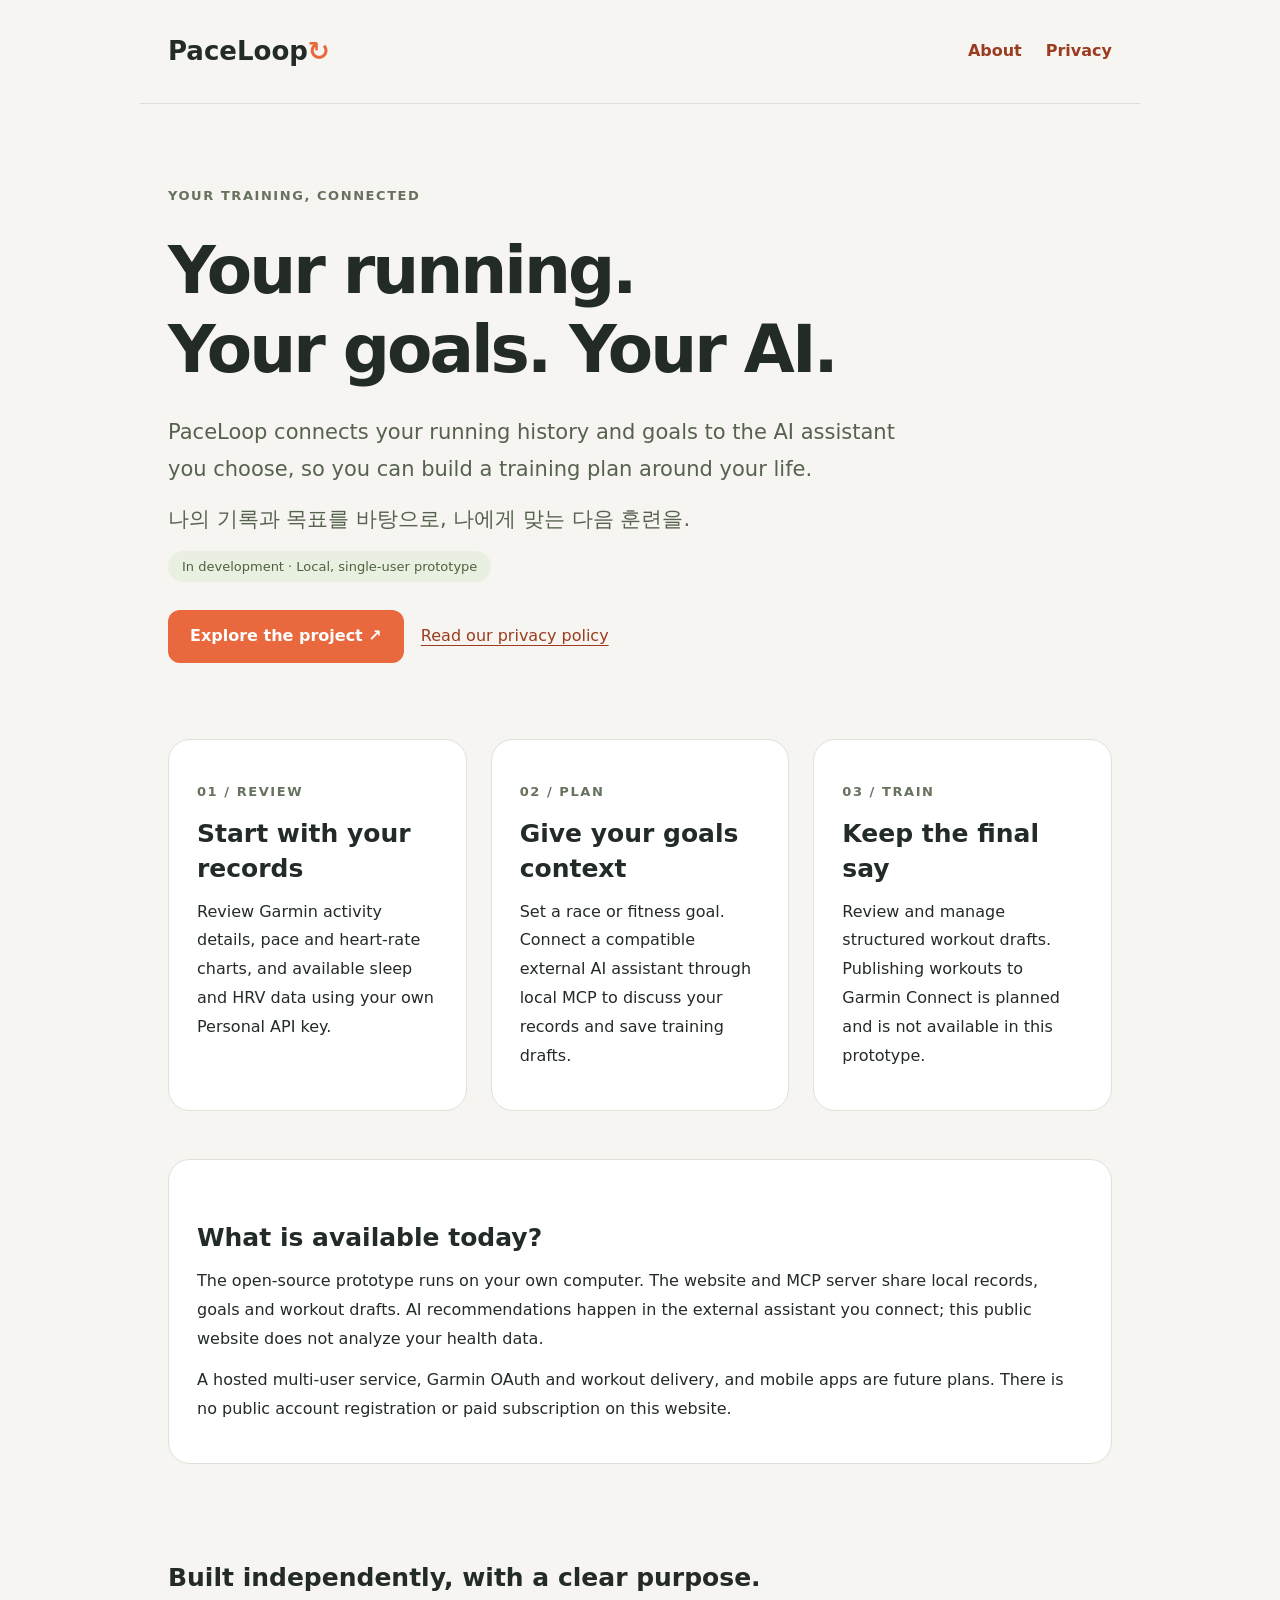
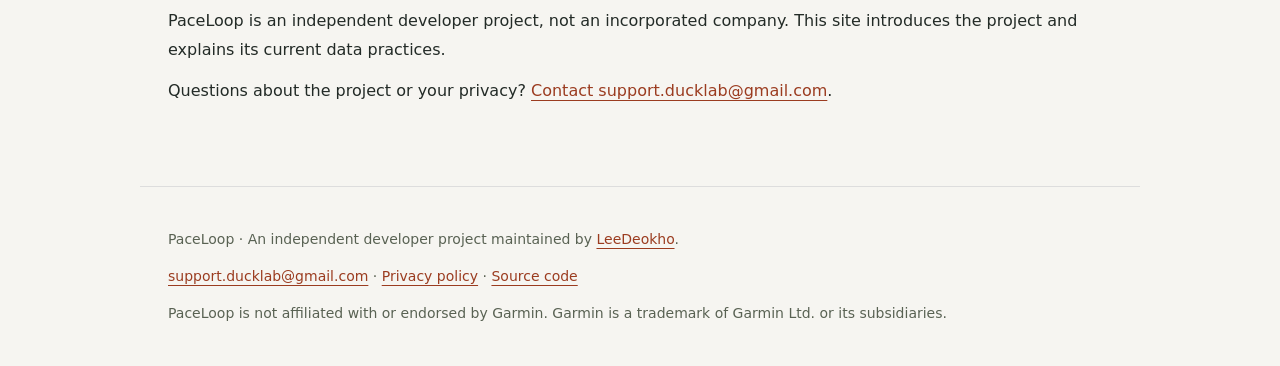
==== index.html @ 8b7d8eb0 "feat: add public project site and privacy policy" ====
<!doctype html>
<html lang="en">
<head>
<meta charset="utf-8">
<meta name="viewport" content="width=device-width,initial-scale=1">
<title>Your training, connected | PaceLoop</title>
<meta name="description" content="PaceLoop, an independent running training project. Learn about the local prototype and how data is handled.">
<link rel="stylesheet" href="./style.css">
</head>
<body>
<header>
<a class="brand" href="./">PaceLoop<span aria-hidden="true" style="color:#e9683d">↻</span>
</a>
<nav aria-label="Main navigation">
<a href="./">About</a>
<a href="./privacy/">Privacy</a>
</nav>
</header>
<main>
<section class="hero">
<p class="eyebrow">YOUR TRAINING, CONNECTED</p>
<h1>Your running.<br>Your goals. Your AI.</h1>
<p class="lead">PaceLoop connects your running history and goals to the AI assistant you choose, so you can build a training plan around your life.</p>
<p lang="ko" class="lead">나의 기록과 목표를 바탕으로, 나에게 맞는 다음 훈련을.</p>
<span class="tag">In development · Local, single-user prototype</span>
<p>
<a class="button" href="https://github.com/LeeDeokho/PaceLoop">Explore the project ↗</a>
<a href="privacy/">Read our privacy policy</a>
</p>
</section>
<section class="grid" aria-label="How PaceLoop works">
<article class="panel">
<p class="eyebrow">01 / REVIEW</p>
<h2>Start with your records</h2>
<p>Review Garmin activity details, pace and heart-rate charts, and available sleep and HRV data using your own Personal API key.</p>
</article>
<article class="panel">
<p class="eyebrow">02 / PLAN</p>
<h2>Give your goals context</h2>
<p>Set a race or fitness goal. Connect a compatible external AI assistant through local MCP to discuss your records and save training drafts.</p>
</article>
<article class="panel">
<p class="eyebrow">03 / TRAIN</p>
<h2>Keep the final say</h2>
<p>Review and manage structured workout drafts. Publishing workouts to Garmin Connect is planned and is not available in this prototype.</p>
</article>
</section>
<section class="panel">
<h2>What is available today?</h2>
<p>The open-source prototype runs on your own computer. The website and MCP server share local records, goals and workout drafts. AI recommendations happen in the external assistant you connect; this public website does not analyze your health data.</p>
<p>A hosted multi-user service, Garmin OAuth and workout delivery, and mobile apps are future plans. There is no public account registration or paid subscription on this website.</p>
</section>
<section class="hero">
<h2>Built independently, with a clear purpose.</h2>
<p>PaceLoop is an independent developer project, not an incorporated company. This site introduces the project and explains its current data practices.</p>
<p>Questions about the project or your privacy? <a href="mailto:support.ducklab@gmail.com">Contact support.ducklab@gmail.com</a>.</p>
</section>
</main>
<footer>
<p>PaceLoop · An independent developer project maintained by <a href="https://github.com/LeeDeokho">LeeDeokho</a>.</p>
<p>
<a href="mailto:support.ducklab@gmail.com">support.ducklab@gmail.com</a> · <a href="./privacy/">Privacy policy</a> · <a href="https://github.com/LeeDeokho/PaceLoop">Source code</a>
</p>
<p>PaceLoop is not affiliated with or endorsed by Garmin. Garmin is a trademark of Garmin Ltd. or its subsidiaries.</p>
</footer>
</body>
</html>
---- style.css ----
*{box-sizing:border-box}html{scroll-behavior:smooth}body{margin:0;background:#f6f5f1;color:#232b27;font-family:system-ui,-apple-system,sans-serif;line-height:1.8}a{color:#9b3c20;text-underline-offset:4px}a:focus-visible{outline:3px solid #ec7048;outline-offset:5px}header,main,footer{max-width:1000px;margin:auto;padding:28px}header{display:flex;justify-content:space-between;align-items:center;border-bottom:1px solid #ddd}header a{text-decoration:none;font-weight:700}.brand{font-size:26px;color:#232b27}nav{display:flex;gap:24px}h1{font-size:clamp(36px,6vw,66px);line-height:1.2;letter-spacing:-.045em;margin:24px 0}h2{font-size:25px;line-height:1.4;margin:32px 0 12px}p{margin:12px 0}.eyebrow{color:#66715e;font-weight:700;letter-spacing:.12em;font-size:13px}.lead{font-size:21px;max-width:740px;color:#56624f}.hero{padding:40px 0}.button{display:inline-block;background:#e9683d;color:#fff;padding:12px 22px;border-radius:12px;text-decoration:none;font-weight:700;margin:16px 12px 0 0}.panel{background:#fff;border:1px solid #dfe2d9;border-radius:22px;padding:28px;margin:24px 0}.grid{display:grid;grid-template-columns:repeat(3,1fr);gap:24px}.grid h2{margin-top:0}.tag{display:inline-block;background:#eaf0e1;color:#4e613e;border-radius:20px;padding:4px 14px;font-size:13px}footer{border-top:1px solid #ddd;font-size:14px;color:#596253;overflow-wrap:anywhere}.policy{max-width:820px}.policy h1{font-size:44px}.policy h2{padding-top:12px}.policy p,.policy li{overflow-wrap:anywhere}.policy section+section{border-top:1px solid #ddd;margin-top:36px;padding-top:12px}.muted{color:#65705e}details{padding:20px 0}summary{cursor:pointer;font-weight:700;font-size:22px} @media(max-width:650px){header,main,footer{padding:20px}.grid{grid-template-columns:1fr;gap:12px}nav{gap:14px;font-size:14px}.panel{padding:20px}.hero{padding:24px 0}.policy h1{font-size:34px}}
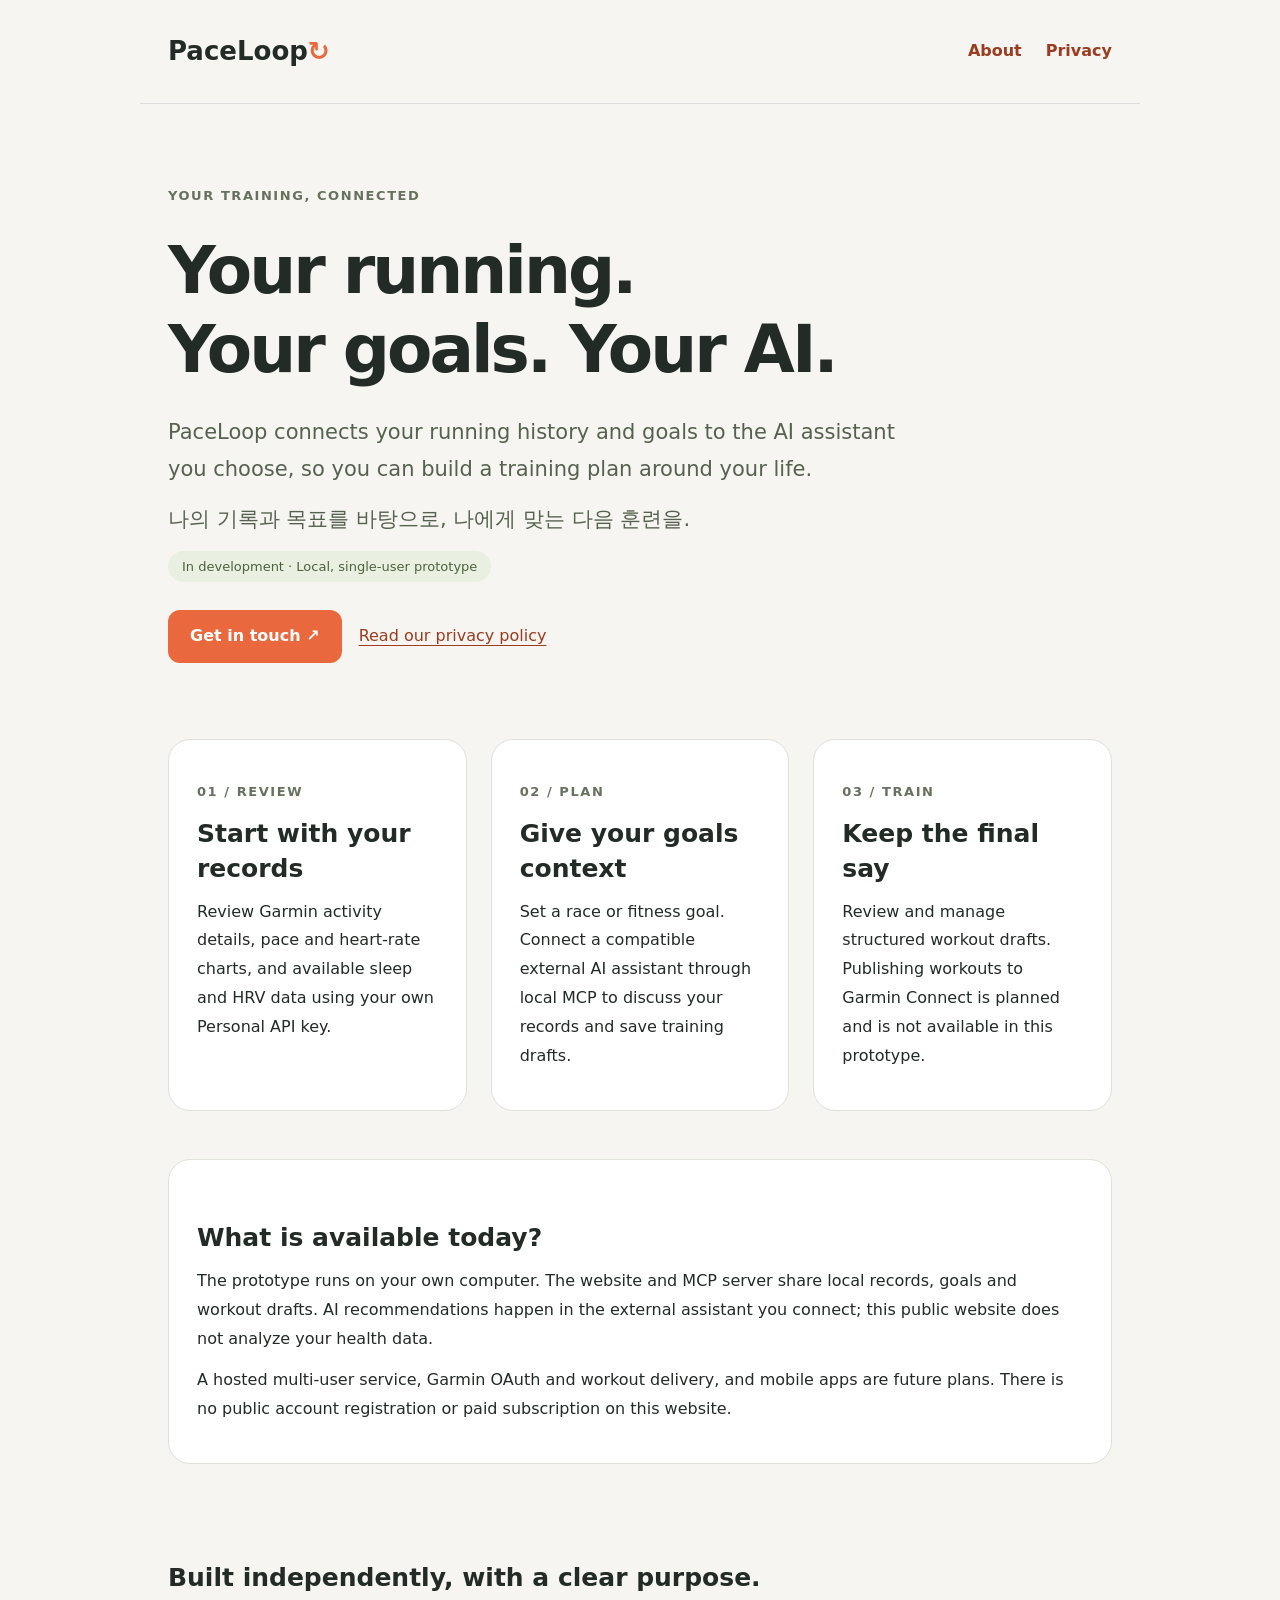
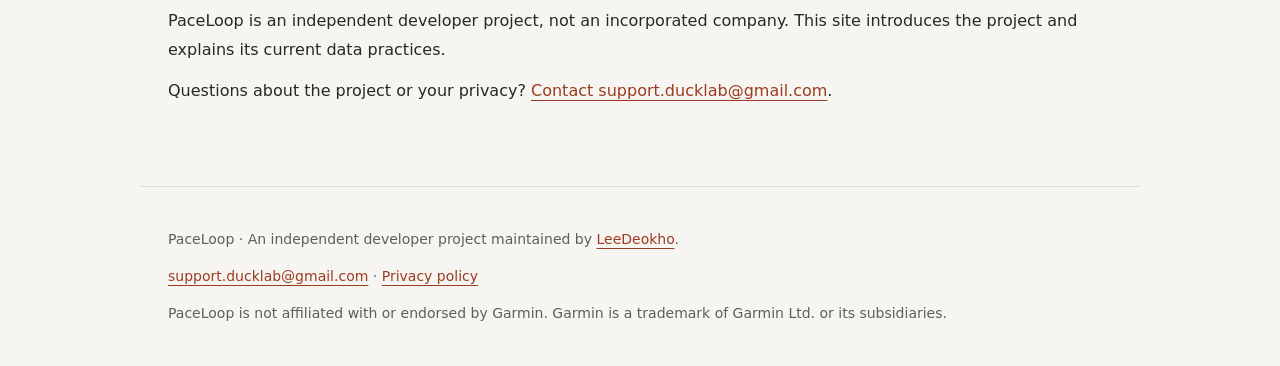
==== commit 4d8782cd: "fix: avoid implying private project source is public" ====
--- a/index.html
+++ b/index.html
@@ -24,7 +24,7 @@
 <p lang="ko" class="lead">나의 기록과 목표를 바탕으로, 나에게 맞는 다음 훈련을.</p>
 <span class="tag">In development · Local, single-user prototype</span>
 <p>
-<a class="button" href="https://github.com/LeeDeokho/PaceLoop">Explore the project ↗</a>
+<a class="button" href="mailto:support.ducklab@gmail.com">Get in touch ↗</a>
 <a href="privacy/">Read our privacy policy</a>
 </p>
 </section>
@@ -47,7 +47,7 @@
 </section>
 <section class="panel">
 <h2>What is available today?</h2>
-<p>The open-source prototype runs on your own computer. The website and MCP server share local records, goals and workout drafts. AI recommendations happen in the external assistant you connect; this public website does not analyze your health data.</p>
+<p>The prototype runs on your own computer. The website and MCP server share local records, goals and workout drafts. AI recommendations happen in the external assistant you connect; this public website does not analyze your health data.</p>
 <p>A hosted multi-user service, Garmin OAuth and workout delivery, and mobile apps are future plans. There is no public account registration or paid subscription on this website.</p>
 </section>
 <section class="hero">
@@ -59,7 +59,7 @@
 <footer>
 <p>PaceLoop · An independent developer project maintained by <a href="https://github.com/LeeDeokho">LeeDeokho</a>.</p>
 <p>
-<a href="mailto:support.ducklab@gmail.com">support.ducklab@gmail.com</a> · <a href="./privacy/">Privacy policy</a> · <a href="https://github.com/LeeDeokho/PaceLoop">Source code</a>
+<a href="mailto:support.ducklab@gmail.com">support.ducklab@gmail.com</a> · <a href="./privacy/">Privacy policy</a>
 </p>
 <p>PaceLoop is not affiliated with or endorsed by Garmin. Garmin is a trademark of Garmin Ltd. or its subsidiaries.</p>
 </footer>
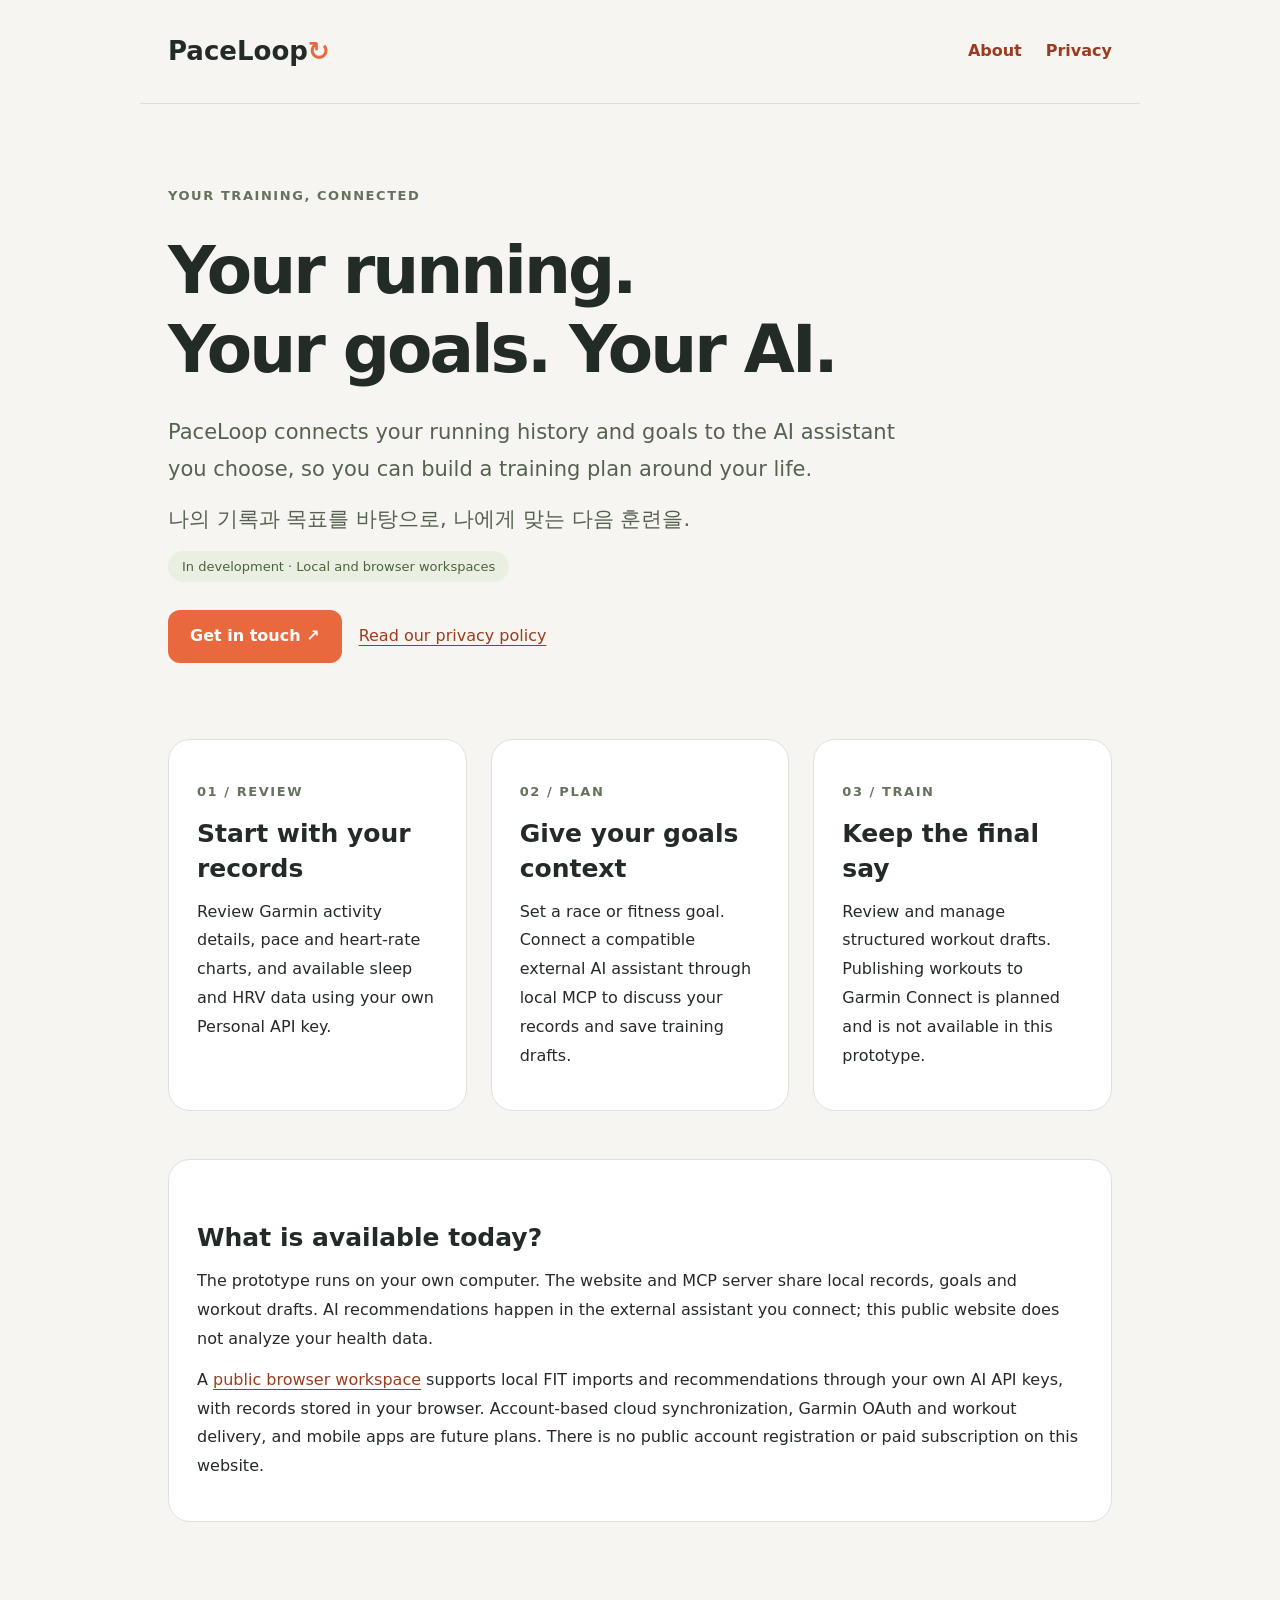
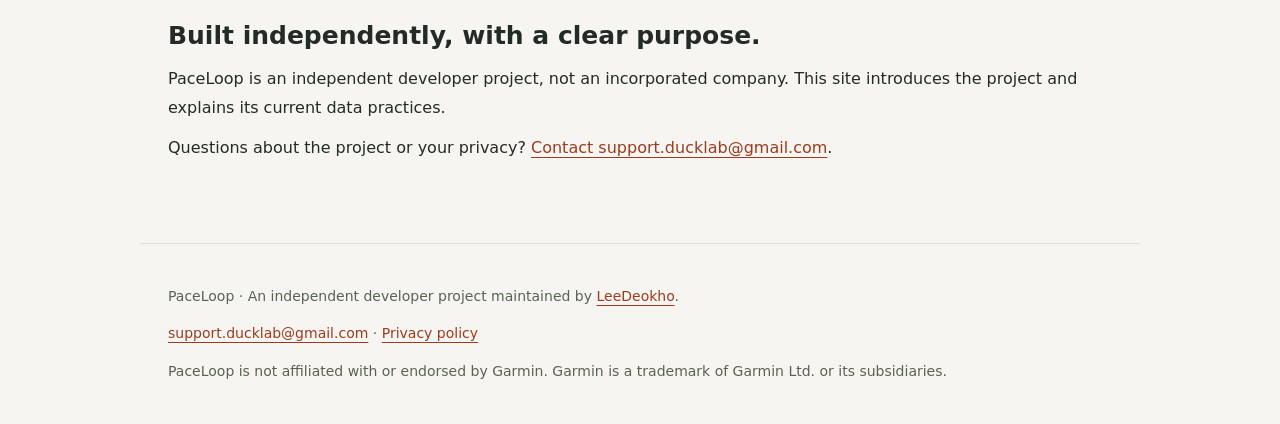
==== commit eaed966a: "docs: disclose browser storage and transient AI processing" ====
--- a/index.html
+++ b/index.html
@@ -22,7 +22,7 @@
 <h1>Your running.<br>Your goals. Your AI.</h1>
 <p class="lead">PaceLoop connects your running history and goals to the AI assistant you choose, so you can build a training plan around your life.</p>
 <p lang="ko" class="lead">나의 기록과 목표를 바탕으로, 나에게 맞는 다음 훈련을.</p>
-<span class="tag">In development · Local, single-user prototype</span>
+<span class="tag">In development · Local and browser workspaces</span>
 <p>
 <a class="button" href="mailto:support.ducklab@gmail.com">Get in touch ↗</a>
 <a href="privacy/">Read our privacy policy</a>
@@ -48,7 +48,7 @@
 <section class="panel">
 <h2>What is available today?</h2>
 <p>The prototype runs on your own computer. The website and MCP server share local records, goals and workout drafts. AI recommendations happen in the external assistant you connect; this public website does not analyze your health data.</p>
-<p>A hosted multi-user service, Garmin OAuth and workout delivery, and mobile apps are future plans. There is no public account registration or paid subscription on this website.</p>
+<p>A <a href="https://paceloop.emeralho.workers.dev/">public browser workspace</a> supports local FIT imports and recommendations through your own AI API keys, with records stored in your browser. Account-based cloud synchronization, Garmin OAuth and workout delivery, and mobile apps are future plans. There is no public account registration or paid subscription on this website.</p>
 </section>
 <section class="hero">
 <h2>Built independently, with a clear purpose.</h2>
